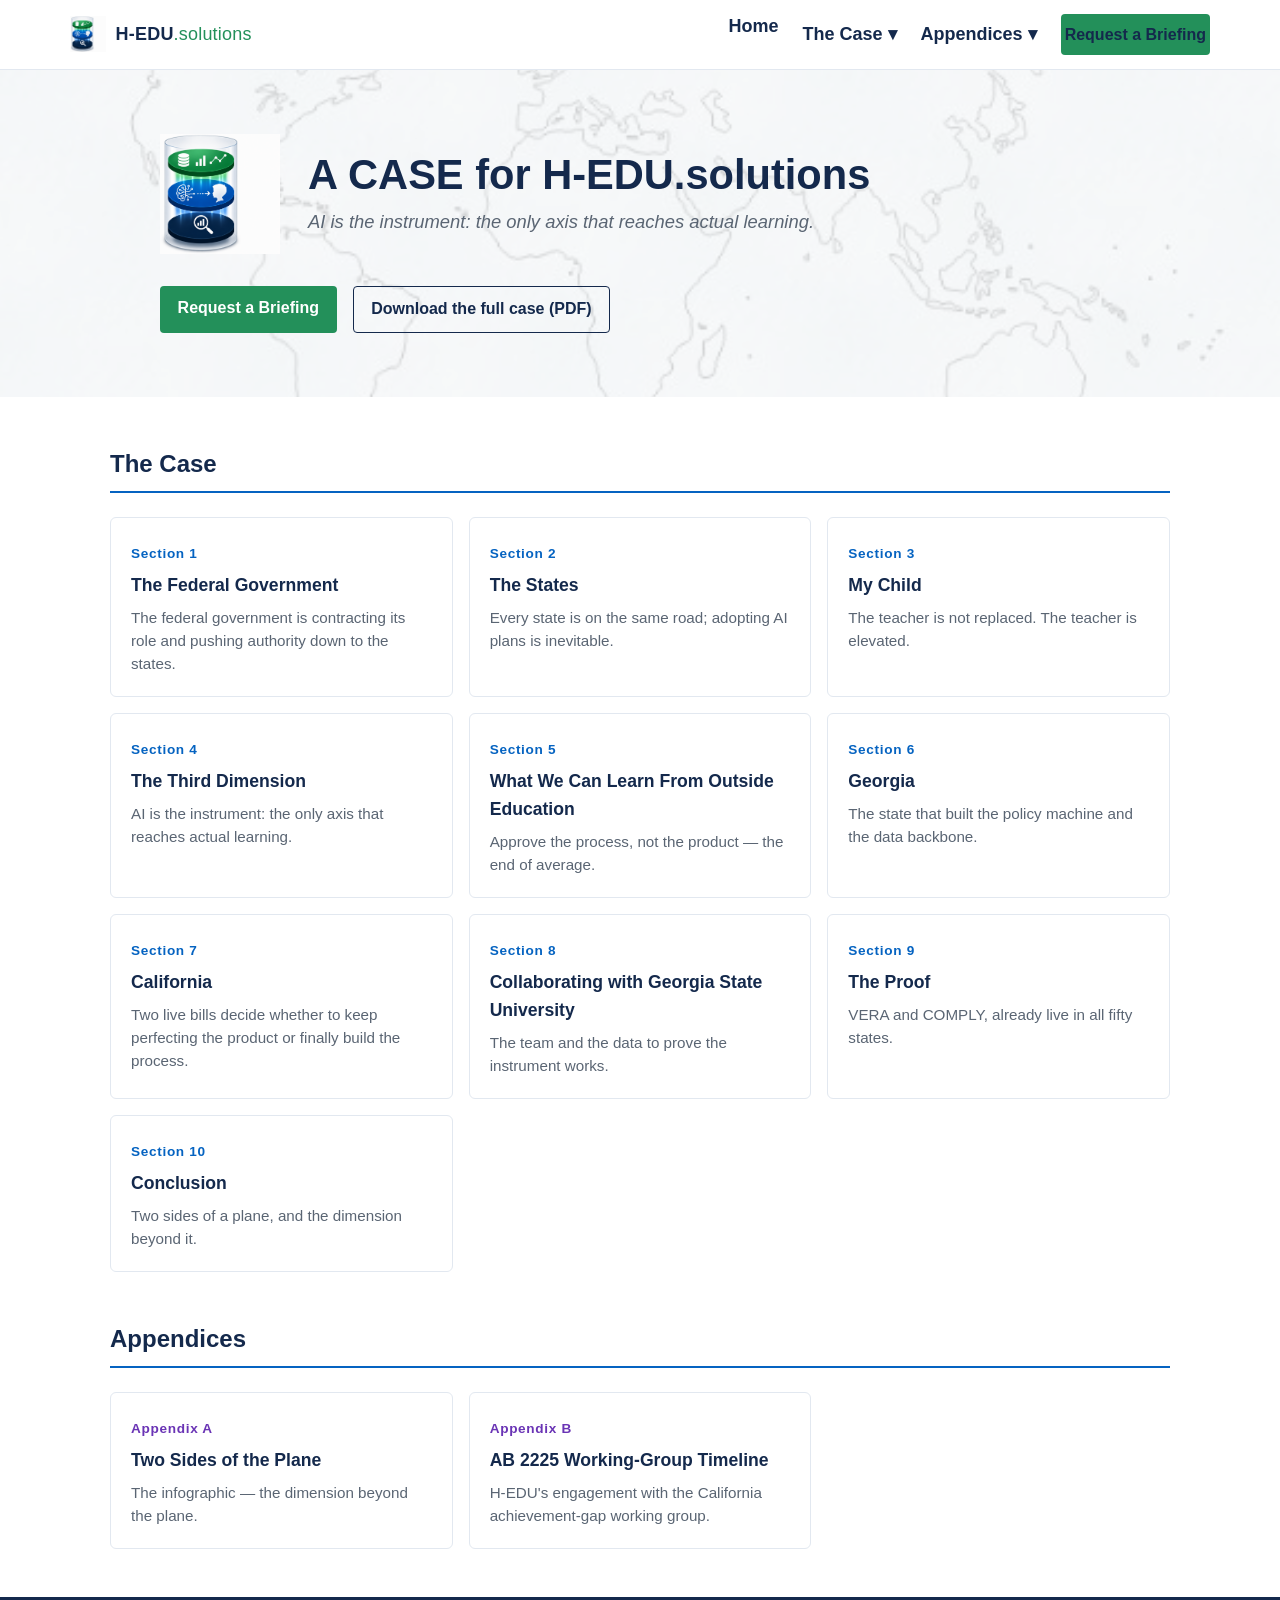
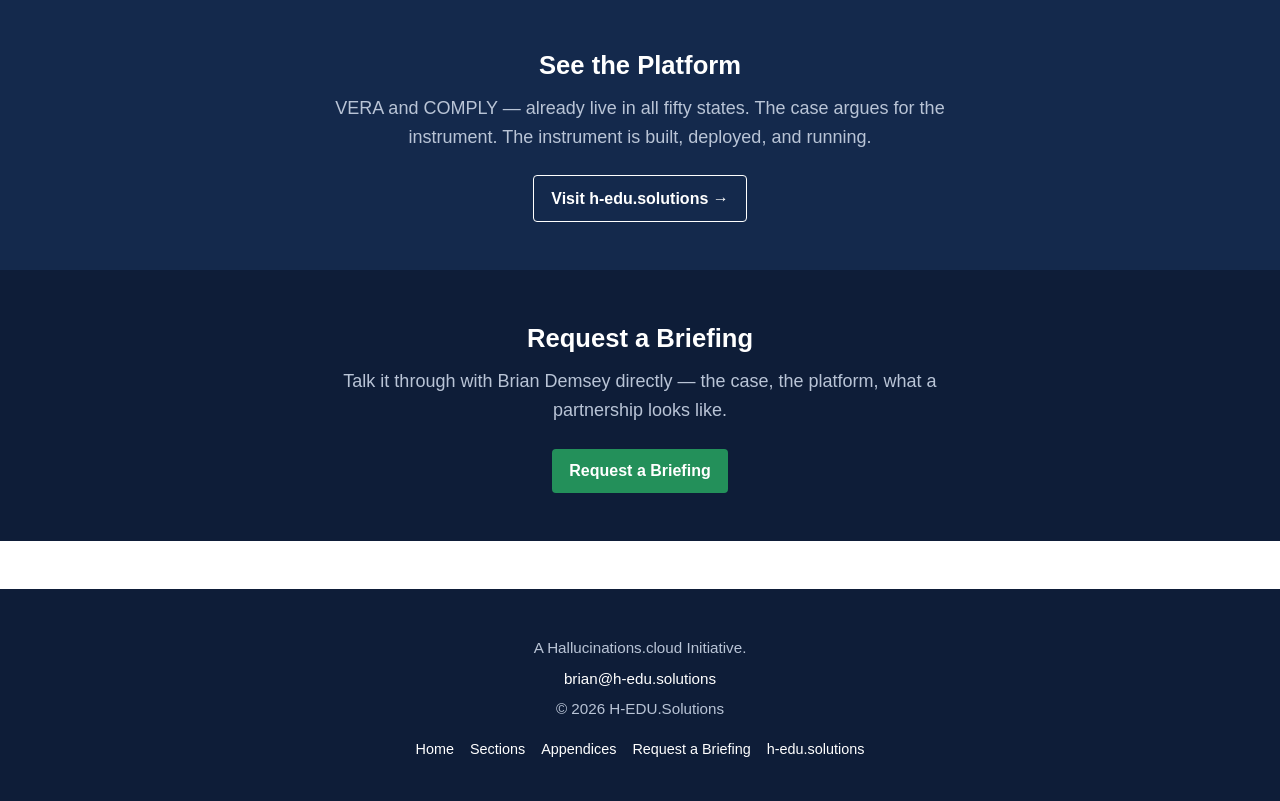
==== index.html @ 265896bf "Initial case.h-edu.solutions site — 13 routes, faithful transcription Plain HTML/CSS/JS launcher for" ====
<!doctype html>
<html lang="en">
<head>
  <meta charset="utf-8">
  <meta name="viewport" content="width=device-width,initial-scale=1">
  <title>A CASE for H-EDU.solutions</title>
  <meta name="description" content="AI is the instrument: the only axis that reaches actual learning. The COMPLY strategic narrative from H-EDU.solutions.">
  <link rel="canonical" href="https://case.h-edu.solutions/">
  <meta property="og:title" content="A CASE for H-EDU.solutions">
  <meta property="og:description" content="AI is the instrument: the only axis that reaches actual learning.">
  <meta property="og:image" content="https://case.h-edu.solutions/assets/img/HEDU_Logo_Lockup.png">
  <meta property="og:url" content="https://case.h-edu.solutions/">
  <meta property="og:type" content="website">
  <meta name="twitter:card" content="summary_large_image">
  <link rel="icon" href="data:image/svg+xml,%3Csvg xmlns='http://www.w3.org/2000/svg' viewBox='0 0 32 32'%3E%3Crect width='32' height='32' fill='%2314294C'/%3E%3C/svg%3E">
  <link rel="stylesheet" href="/assets/css/style.css">
</head>
<body>
  <a class="skip-link" href="#main">Skip to content</a>

  <!-- ============================================================
       SHARED HEADER — keep in sync across every page in /site/
       ============================================================ -->
  <header class="site-header">
    <div class="header-inner">
      <a class="brand" href="/" aria-label="A CASE for H-EDU.solutions — Home">
        <img src="/assets/img/HEDU_Logo.png" alt="">
        <span class="wordmark">H&#8209;EDU<span class="dot">.solutions</span></span>
      </a>
      <button class="nav-toggle" aria-label="Open menu" aria-expanded="false">&#9776;</button>
      <nav class="primary-nav" aria-label="Primary">
        <ul>
          <li><a href="/">Home</a></li>
          <li class="has-menu">
            <button aria-haspopup="true">The Case &#9662;</button>
            <ul class="menu">
              <li><a href="/federal/">1 &middot; The Federal Government</a></li>
              <li><a href="/states/">2 &middot; The States</a></li>
              <li><a href="/my-child/">3 &middot; My Child</a></li>
              <li><a href="/third-dimension/">4 &middot; The Third Dimension</a></li>
              <li><a href="/outside-education/">5 &middot; Outside Education</a></li>
              <li><a href="/georgia/">6 &middot; Georgia</a></li>
              <li><a href="/california/">7 &middot; California</a></li>
              <li><a href="/gsu/">8 &middot; GSU Collaboration</a></li>
              <li><a href="/the-proof/">9 &middot; The Proof</a></li>
              <li><a href="/conclusion/">10 &middot; Conclusion</a></li>
            </ul>
          </li>
          <li class="has-menu">
            <button aria-haspopup="true">Appendices &#9662;</button>
            <ul class="menu">
              <li><a href="/infographic/">A &middot; Two Sides of the Plane</a></li>
              <li><a href="/timeline/">B &middot; AB 2225 Timeline</a></li>
            </ul>
          </li>
        </ul>
        <a class="btn btn-primary" href="mailto:brian@h-edu.solutions?subject=Briefing%20request%20%E2%80%94%20A%20CASE%20for%20H-EDU.solutions">Request a Briefing</a>
      </nav>
    </div>
  </header>
  <!-- ============================================================
       END SHARED HEADER
       ============================================================ -->

  <main id="main">

    <section class="hero">
      <div class="hero-inner">
        <div class="hero-lockup">
          <img class="mark" src="/assets/img/HEDU_Logo.png" alt="H-EDU.solutions">
          <div class="hero-text">
            <h1>A CASE for H&#8209;EDU.solutions</h1>
            <p class="thesis">AI is the instrument: the only axis that reaches actual learning.</p>
          </div>
        </div>
        <div class="cta-row">
          <a class="btn btn-primary" href="mailto:brian@h-edu.solutions?subject=Briefing%20request%20%E2%80%94%20A%20CASE%20for%20H-EDU.solutions">Request a Briefing</a>
          <a class="btn btn-ghost" href="/assets/COMPLY_Complete.pdf">Download the full case (PDF)</a>
        </div>
      </div>
    </section>

    <section class="launcher" aria-labelledby="case-heading">
      <h2 id="case-heading">The Case</h2>
      <div class="cards">

        <a class="card" href="/federal/">
          <span class="num">Section 1</span>
          <h3>The Federal Government</h3>
          <p>The federal government is contracting its role and pushing authority down to the states.</p>
        </a>

        <a class="card" href="/states/">
          <span class="num">Section 2</span>
          <h3>The States</h3>
          <p>Every state is on the same road; adopting AI plans is inevitable.</p>
        </a>

        <a class="card" href="/my-child/">
          <span class="num">Section 3</span>
          <h3>My Child</h3>
          <p>The teacher is not replaced. The teacher is elevated.</p>
        </a>

        <a class="card" href="/third-dimension/">
          <span class="num">Section 4</span>
          <h3>The Third Dimension</h3>
          <p>AI is the instrument: the only axis that reaches actual learning.</p>
        </a>

        <a class="card" href="/outside-education/">
          <span class="num">Section 5</span>
          <h3>What We Can Learn From Outside Education</h3>
          <p>Approve the process, not the product &mdash; the end of average.</p>
        </a>

        <a class="card" href="/georgia/">
          <span class="num">Section 6</span>
          <h3>Georgia</h3>
          <p>The state that built the policy machine and the data backbone.</p>
        </a>

        <a class="card" href="/california/">
          <span class="num">Section 7</span>
          <h3>California</h3>
          <p>Two live bills decide whether to keep perfecting the product or finally build the process.</p>
        </a>

        <a class="card" href="/gsu/">
          <span class="num">Section 8</span>
          <h3>Collaborating with Georgia State University</h3>
          <p>The team and the data to prove the instrument works.</p>
        </a>

        <a class="card" href="/the-proof/">
          <span class="num">Section 9</span>
          <h3>The Proof</h3>
          <p>VERA and COMPLY, already live in all fifty states.</p>
        </a>

        <a class="card" href="/conclusion/">
          <span class="num">Section 10</span>
          <h3>Conclusion</h3>
          <p>Two sides of a plane, and the dimension beyond it.</p>
        </a>

      </div>
    </section>

    <section class="launcher" aria-labelledby="appendices-heading">
      <h2 id="appendices-heading">Appendices</h2>
      <div class="cards appendices">
        <a class="card" href="/infographic/">
          <span class="num">Appendix A</span>
          <h3>Two Sides of the Plane</h3>
          <p>The infographic &mdash; the dimension beyond the plane.</p>
        </a>
        <a class="card" href="/timeline/">
          <span class="num">Appendix B</span>
          <h3>AB 2225 Working-Group Timeline</h3>
          <p>H&#8209;EDU's engagement with the California achievement-gap working group.</p>
        </a>
      </div>
    </section>

    <section class="briefing-band platform">
      <h2>See the Platform</h2>
      <p>VERA and COMPLY &mdash; already live in all fifty states. The case argues for the instrument. The instrument is built, deployed, and running.</p>
      <a class="btn btn-outline-light" href="https://h-edu.solutions">Visit h-edu.solutions &rarr;</a>
    </section>

    <section class="briefing-band">
      <h2>Request a Briefing</h2>
      <p>Talk it through with Brian Demsey directly &mdash; the case, the platform, what a partnership looks like.</p>
      <a class="btn btn-primary" href="mailto:brian@h-edu.solutions?subject=Briefing%20request%20%E2%80%94%20A%20CASE%20for%20H-EDU.solutions">Request a Briefing</a>
    </section>

  </main>

  <!-- ============================================================
       SHARED FOOTER — keep in sync across every page in /site/
       ============================================================ -->
  <footer class="site-footer">
    <p>A Hallucinations.cloud Initiative.</p>
    <p><a href="mailto:brian@h-edu.solutions">brian@h-edu.solutions</a></p>
    <p>&copy; 2026 H-EDU.Solutions</p>
    <nav class="footer-nav" aria-label="Footer">
      <a href="/">Home</a>
      <a href="/federal/">Sections</a>
      <a href="/infographic/">Appendices</a>
      <a href="mailto:brian@h-edu.solutions?subject=Briefing%20request%20%E2%80%94%20A%20CASE%20for%20H-EDU.solutions">Request a Briefing</a>
      <a href="https://h-edu.solutions">h-edu.solutions</a>
    </nav>
  </footer>
  <!-- ============================================================
       END SHARED FOOTER
       ============================================================ -->

  <script src="/assets/js/nav.js" defer></script>
</body>
</html>
---- assets/css/style.css ----
:root {
  --navy: #14294C;
  --navy-deep: #0E1D38;
  --blue: #0563C1;
  --green: #23905A;
  --violet: #6A34B5;
  --grey: #5A6573;
  --panel: #E2E7EE;
  --border: #E2E8F0;
  --bg: #FFFFFF;
  --ink: #1A2230;
}

* { box-sizing: border-box; }

html { scroll-behavior: smooth; }

body {
  margin: 0;
  font-family: -apple-system, "Segoe UI", Arial, Helvetica, sans-serif;
  font-size: 18px;
  line-height: 1.6;
  color: var(--ink);
  background: var(--bg);
}

.skip-link {
  position: absolute;
  left: -9999px;
  top: 0;
  background: var(--navy);
  color: #fff;
  padding: 0.75rem 1rem;
  z-index: 100;
}
.skip-link:focus { left: 0; }

a {
  color: var(--blue);
  text-decoration: none;
}
a:hover { text-decoration: underline; }

/* ---------- Header ---------- */
.site-header {
  position: sticky;
  top: 0;
  background: #fff;
  border-bottom: 1px solid var(--border);
  z-index: 50;
}
.header-inner {
  max-width: 1180px;
  margin: 0 auto;
  padding: 0.75rem 1.25rem;
  display: flex;
  align-items: center;
  gap: 1.25rem;
}
.brand {
  display: flex;
  align-items: center;
  gap: 0.6rem;
  text-decoration: none;
  color: inherit;
}
.brand img { height: 36px; width: auto; display: block; }
.wordmark { font-weight: 700; color: var(--navy); letter-spacing: 0.2px; }
.wordmark .dot { font-weight: 400; color: var(--green); }

.primary-nav {
  margin-left: auto;
  display: flex;
  align-items: center;
  gap: 1.25rem;
}
.primary-nav > ul {
  list-style: none;
  margin: 0;
  padding: 0;
  display: flex;
  gap: 1rem;
}
.primary-nav a {
  color: var(--navy);
  font-weight: 600;
  padding: 0.5rem 0.25rem;
}
.primary-nav a:hover { color: var(--blue); text-decoration: none; }

.has-menu { position: relative; }
.has-menu > button {
  background: none;
  border: 0;
  font: inherit;
  color: var(--navy);
  font-weight: 600;
  cursor: pointer;
  padding: 0.5rem 0.25rem;
}
.has-menu .menu {
  display: none;
  position: absolute;
  top: 100%;
  left: 0;
  background: #fff;
  border: 1px solid var(--border);
  border-radius: 4px;
  box-shadow: 0 8px 24px rgba(20,41,76,0.08);
  list-style: none;
  margin: 0;
  padding: 0.4rem 0;
  min-width: 260px;
}
.has-menu .menu a {
  display: block;
  padding: 0.4rem 0.9rem;
  font-weight: 500;
  color: var(--ink);
}
.has-menu:hover .menu,
.has-menu:focus-within .menu { display: block; }

.btn {
  display: inline-block;
  padding: 0.6rem 1.1rem;
  border-radius: 4px;
  font-weight: 700;
  font-size: 1rem;
  text-decoration: none;
  border: 0;
  cursor: pointer;
}
.btn-primary {
  background: var(--green);
  color: #fff;
}
.btn-primary:hover { background: #1c764a; text-decoration: none; }
.btn-ghost {
  background: transparent;
  color: var(--navy);
  border: 1.5px solid var(--navy);
}
.btn-ghost:hover { background: var(--navy); color: #fff; text-decoration: none; }

/* mobile nav */
.nav-toggle {
  display: none;
  margin-left: auto;
  background: none;
  border: 0;
  font-size: 1.5rem;
  color: var(--navy);
  cursor: pointer;
}

@media (max-width: 820px) {
  .primary-nav { display: none; }
  .nav-toggle { display: block; }
  .primary-nav.open {
    display: flex;
    position: fixed;
    inset: 60px 0 0 0;
    background: #fff;
    flex-direction: column;
    align-items: stretch;
    padding: 1.5rem;
    overflow-y: auto;
  }
  .primary-nav.open > ul {
    flex-direction: column;
    gap: 0.5rem;
  }
  .primary-nav.open .has-menu .menu {
    display: block;
    position: static;
    border: 0;
    box-shadow: none;
    padding-left: 0.75rem;
  }
}

/* ---------- Hero (home only) ---------- */
.hero {
  background: #fff url("/assets/img/world-map.jpg") center/cover no-repeat;
  padding: 4rem 1.25rem 4rem;
  position: relative;
  overflow: hidden;
}
.hero::before {
  content: "";
  position: absolute;
  inset: 0;
  background: rgba(255, 255, 255, 0.82);
  z-index: 0;
  pointer-events: none;
}
.hero-inner { max-width: 960px; margin: 0 auto; position: relative; z-index: 1; }
.hero-lockup {
  display: flex;
  align-items: center;
  gap: 1.75rem;
  margin-bottom: 2rem;
}
.hero-lockup img.mark {
  height: 120px;
  width: auto;
  flex-shrink: 0;
}
.hero-text { flex: 1; min-width: 0; }
.hero h1 {
  font-size: clamp(1.75rem, 4vw, 2.6rem);
  color: var(--navy);
  margin: 0 0 0.5rem;
  line-height: 1.15;
}
.hero .thesis {
  color: var(--grey);
  font-size: 1.15rem;
  font-style: italic;
  margin: 0;
}
.hero .cta-row {
  display: flex;
  gap: 1rem;
  flex-wrap: wrap;
}

@media (max-width: 640px) {
  .hero-lockup {
    flex-direction: column;
    align-items: center;
    text-align: center;
    gap: 1.25rem;
  }
  .hero-lockup img.mark { height: 96px; }
  .hero .cta-row { justify-content: center; }
}

/* ---------- Launcher cards ---------- */
.launcher {
  max-width: 1100px;
  margin: 3rem auto;
  padding: 0 1.25rem;
}
.launcher h2 {
  color: var(--navy);
  font-size: 1.5rem;
  border-bottom: 2px solid var(--blue);
  padding-bottom: 0.5rem;
  margin-bottom: 1.5rem;
}
.cards {
  display: grid;
  grid-template-columns: repeat(auto-fill, minmax(280px, 1fr));
  gap: 1rem;
}
.card {
  display: block;
  padding: 1.25rem;
  border: 1px solid var(--border);
  border-radius: 6px;
  background: #fff;
  color: inherit;
  text-decoration: none;
  transition: border-color 0.15s, transform 0.15s, box-shadow 0.15s;
}
.card:hover {
  border-color: var(--blue);
  text-decoration: none;
  transform: translateY(-2px);
  box-shadow: 0 6px 18px rgba(20,41,76,0.07);
}
.card .num {
  display: inline-block;
  font-size: 0.85rem;
  font-weight: 700;
  color: var(--blue);
  letter-spacing: 0.05em;
  margin-bottom: 0.4rem;
}
.card h3 {
  font-size: 1.1rem;
  color: var(--navy);
  margin: 0 0 0.5rem;
}
.card p {
  margin: 0;
  color: var(--grey);
  font-size: 0.95rem;
  line-height: 1.5;
}

.cards.appendices { grid-template-columns: repeat(auto-fill, minmax(320px, 1fr)); }
.cards.appendices .card .num { color: var(--violet); }

/* ---------- Closing bands ---------- */
.briefing-band {
  background: var(--navy-deep);
  color: #fff;
  padding: 3rem 1.25rem;
  text-align: center;
  margin-top: 3rem;
}
.briefing-band + .briefing-band { margin-top: 0; }
.briefing-band.platform { background: var(--navy); }
.briefing-band h2 {
  font-size: 1.6rem;
  margin: 0 0 0.5rem;
}
.briefing-band p {
  color: #B9C4D6;
  max-width: 620px;
  margin: 0 auto 1.5rem;
}

.btn-outline-light {
  background: transparent;
  color: #fff;
  border: 1.5px solid #fff;
}
.btn-outline-light:hover {
  background: #fff;
  color: var(--navy);
  text-decoration: none;
}

/* ---------- Section page ---------- */
.section-shell {
  max-width: 760px;
  margin: 2.5rem auto;
  padding: 0 1.25rem;
}
.back-link {
  display: inline-block;
  margin-bottom: 1.5rem;
  font-size: 0.95rem;
  color: var(--blue);
}
.kicker {
  display: block;
  font-size: 0.85rem;
  font-weight: 700;
  color: var(--blue);
  letter-spacing: 0.08em;
  text-transform: uppercase;
  margin-bottom: 0.4rem;
}
.section-shell h1 {
  color: var(--navy);
  font-size: 2rem;
  margin: 0 0 0.75rem;
  border-bottom: 2px solid var(--blue);
  padding-bottom: 0.75rem;
}
.section-body p { margin: 0 0 1.2rem; }
.section-body h2 {
  color: var(--navy);
  font-size: 1.35rem;
  margin: 2rem 0 0.75rem;
}
.section-body h3 {
  color: var(--navy);
  font-size: 1.1rem;
  margin: 1.5rem 0 0.5rem;
}
.section-body img,
.section-shell img {
  display: block;
  max-width: 100%;
  height: auto;
  margin: 1.5rem auto;
}
.section-shell figure {
  margin: 1.5rem 0;
  max-width: 100%;
}
.section-body figcaption,
.section-shell figcaption {
  text-align: center;
  font-size: 0.9rem;
  color: var(--grey);
  margin-top: 0.5rem;
}

/* Infographic page wants more breathing room than the 760px reading column */
.section-shell.wide { max-width: 1100px; }

.subhead {
  color: var(--grey);
  font-size: 1.05rem;
  font-style: italic;
  margin: 0 0 1rem;
}
.dateline {
  color: var(--grey);
  margin-top: -0.5rem;
}
.small {
  font-size: 0.9rem;
  color: var(--grey);
}
.kicker-inline {
  color: var(--blue);
  font-weight: 600;
  text-transform: uppercase;
  letter-spacing: 0.05em;
  font-size: 0.85rem;
  margin: 1.5rem 0 0.25rem;
}
.section-body ul {
  margin: 0 0 1.2rem 1.5rem;
  padding: 0;
}
.section-body li { margin-bottom: 0.5rem; }

/* ---------- Timeline table ---------- */
.timeline-table {
  width: 100%;
  border-collapse: collapse;
  margin: 1.5rem 0;
  font-size: 0.95rem;
}
.timeline-table th,
.timeline-table td {
  text-align: left;
  vertical-align: top;
  padding: 0.75rem 0.9rem;
  border-bottom: 1px solid var(--border);
}
.timeline-table th {
  background: var(--panel);
  color: var(--navy);
  font-weight: 700;
}
.timeline-table p { margin: 0 0 0.4rem; }
.timeline-table p:last-child { margin-bottom: 0; }

@media (max-width: 720px) {
  .timeline-table thead { display: none; }
  .timeline-table tr {
    display: block;
    margin-bottom: 1rem;
    border: 1px solid var(--border);
    border-radius: 6px;
    padding: 0.5rem;
  }
  .timeline-table td {
    display: block;
    border-bottom: 0;
    padding: 0.4rem 0.5rem;
  }
}

.appendix-block {
  background: var(--panel);
  padding: 1.5rem;
  border-radius: 6px;
  margin-top: 2.5rem;
  font-size: 0.95rem;
  color: var(--grey);
}
.appendix-block h2 {
  font-size: 1rem;
  text-transform: uppercase;
  letter-spacing: 0.05em;
  color: var(--navy);
  margin: 0 0 0.75rem;
}
.appendix-block .sources { font-style: italic; }

.pager {
  display: flex;
  justify-content: space-between;
  align-items: stretch;
  gap: 1rem;
  margin-top: 3rem;
  padding-top: 1.5rem;
  border-top: 1px solid var(--border);
}
.pager a {
  flex: 1;
  display: block;
  padding: 1rem;
  border: 1px solid var(--border);
  border-radius: 6px;
  color: var(--navy);
  text-decoration: none;
}
.pager a:hover { border-color: var(--blue); text-decoration: none; }
.pager .label { display: block; font-size: 0.8rem; color: var(--grey); margin-bottom: 0.25rem; }
.pager .title { display: block; font-weight: 600; }
.pager .next { text-align: right; }

/* ---------- Footer ---------- */
.site-footer {
  background: var(--navy-deep);
  color: #B9C4D6;
  padding: 2.5rem 1.25rem;
  margin-top: 3rem;
  text-align: center;
  font-size: 0.95rem;
}
.site-footer a { color: #fff; }
.site-footer p { margin: 0.4rem 0; }
.site-footer .footer-nav {
  margin-top: 1rem;
  display: flex;
  gap: 1rem;
  justify-content: center;
  flex-wrap: wrap;
  font-size: 0.9rem;
}
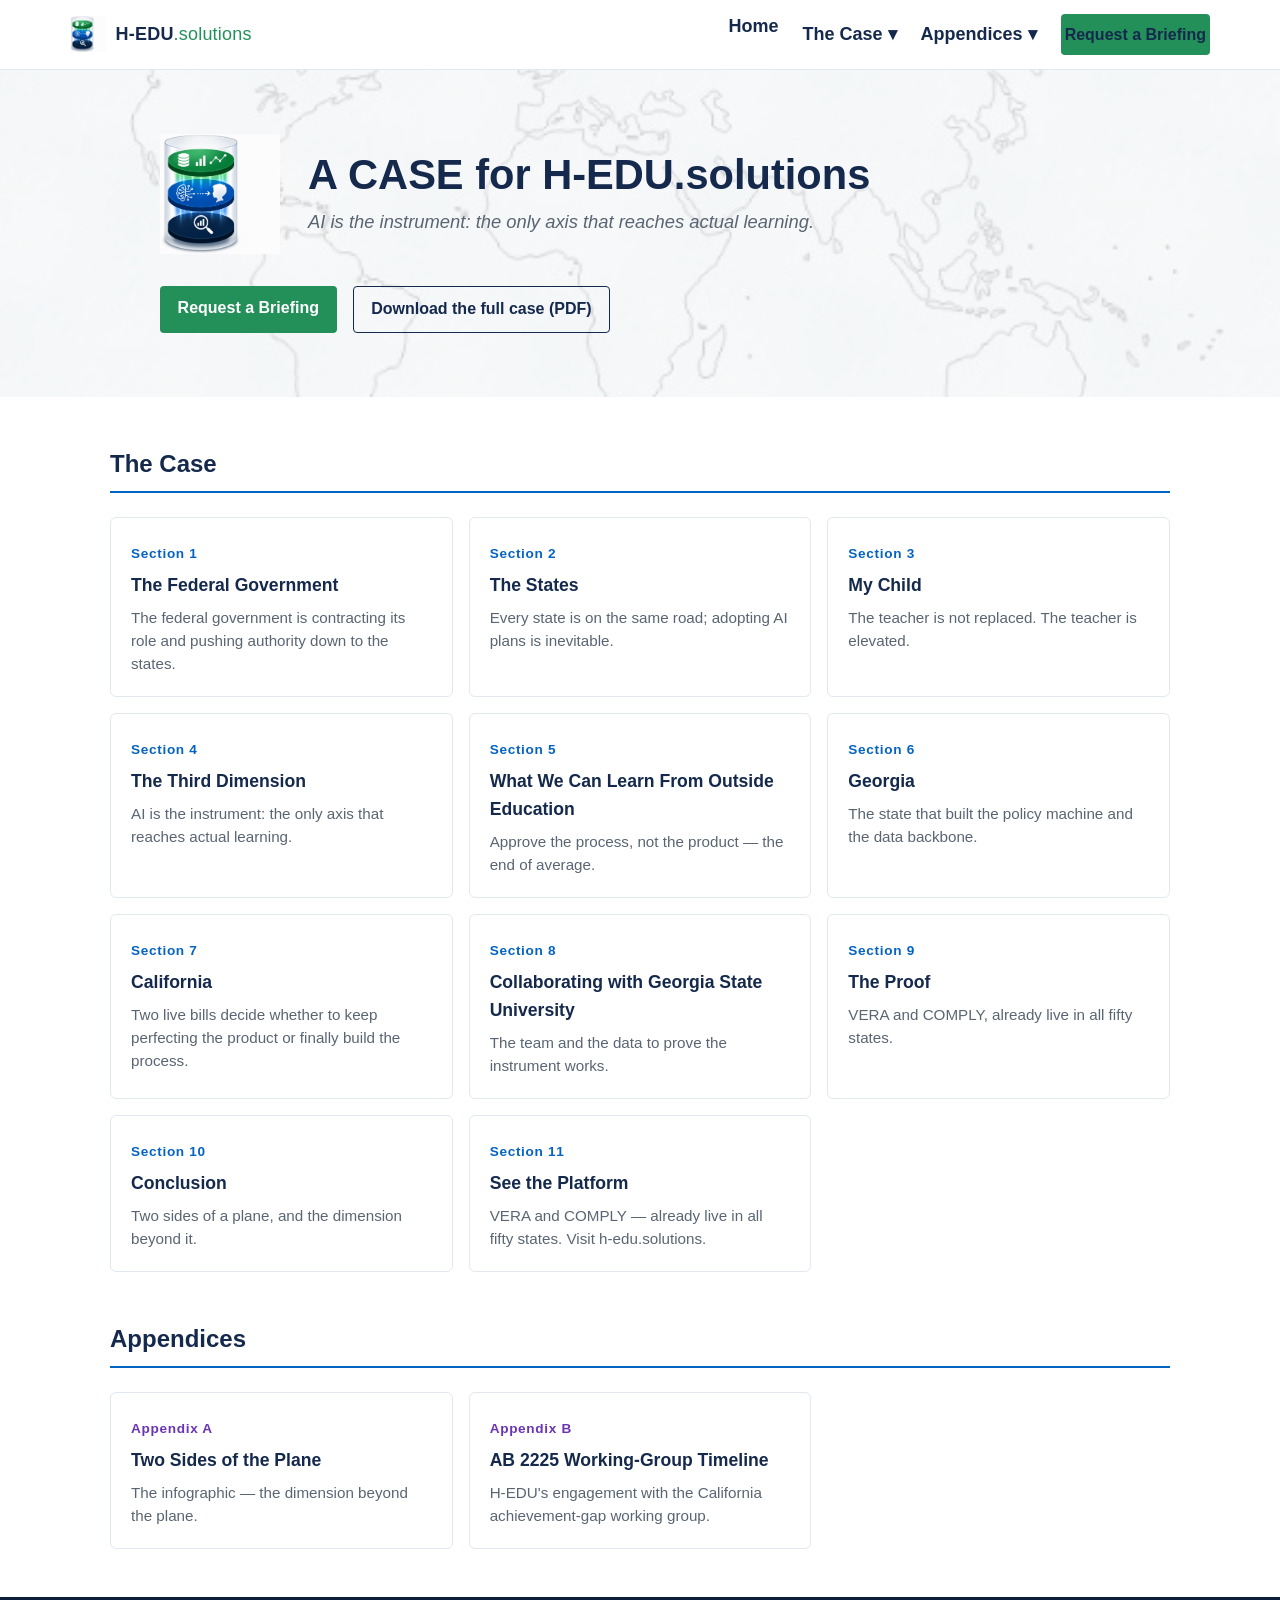
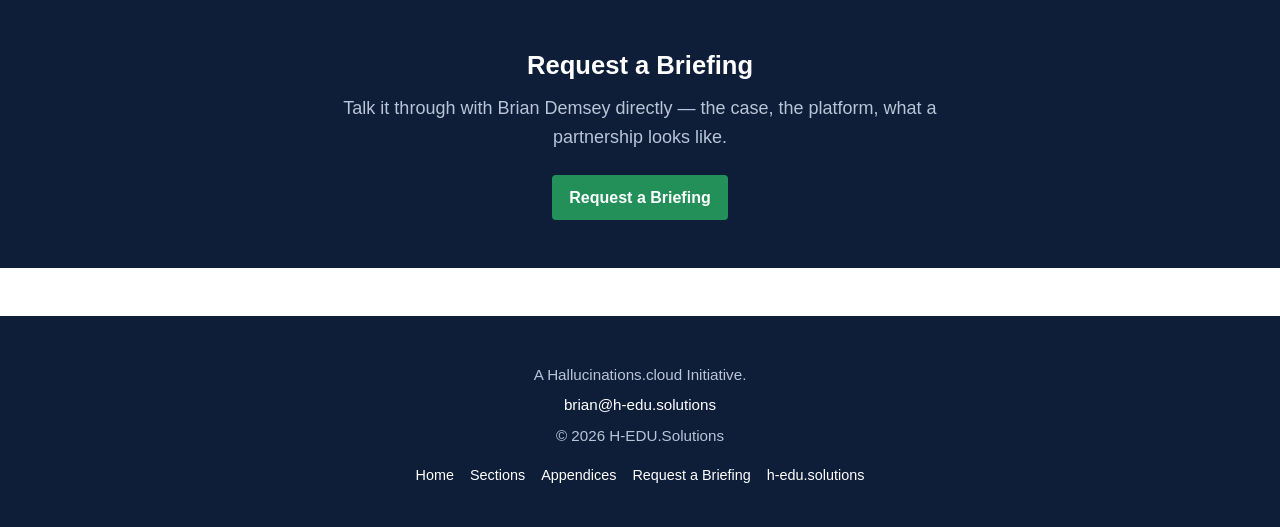
==== commit a39b3af8: "Add Section 11 — See the Platform as a thin interstitial page - New /see-the-platform/ page: subhead" ====
--- a/index.html
+++ b/index.html
@@ -3,6 +3,14 @@
 <head>
   <meta charset="utf-8">
   <meta name="viewport" content="width=device-width,initial-scale=1">
+  <!-- Google tag (gtag.js) -->
+  <script async src="https://www.googletagmanager.com/gtag/js?id=G-0HMXTQVWZC"></script>
+  <script>
+    window.dataLayer = window.dataLayer || [];
+    function gtag(){dataLayer.push(arguments);}
+    gtag('js', new Date());
+    gtag('config', 'G-0HMXTQVWZC');
+  </script>
   <title>A CASE for H-EDU.solutions</title>
   <meta name="description" content="AI is the instrument: the only axis that reaches actual learning. The COMPLY strategic narrative from H-EDU.solutions.">
   <link rel="canonical" href="https://case.h-edu.solutions/">
@@ -44,6 +52,7 @@
               <li><a href="/gsu/">8 &middot; GSU Collaboration</a></li>
               <li><a href="/the-proof/">9 &middot; The Proof</a></li>
               <li><a href="/conclusion/">10 &middot; Conclusion</a></li>
+              <li><a href="/see-the-platform/">11 &middot; See the Platform</a></li>
             </ul>
           </li>
           <li class="has-menu">
@@ -144,6 +153,12 @@
           <p>Two sides of a plane, and the dimension beyond it.</p>
         </a>
 
+        <a class="card" href="/see-the-platform/">
+          <span class="num">Section 11</span>
+          <h3>See the Platform</h3>
+          <p>VERA and COMPLY &mdash; already live in all fifty states. Visit h&#8209;edu.solutions.</p>
+        </a>
+
       </div>
     </section>
 
@@ -161,12 +176,6 @@
           <p>H&#8209;EDU's engagement with the California achievement-gap working group.</p>
         </a>
       </div>
-    </section>
-
-    <section class="briefing-band platform">
-      <h2>See the Platform</h2>
-      <p>VERA and COMPLY &mdash; already live in all fifty states. The case argues for the instrument. The instrument is built, deployed, and running.</p>
-      <a class="btn btn-outline-light" href="https://h-edu.solutions">Visit h-edu.solutions &rarr;</a>
     </section>
 
     <section class="briefing-band">
